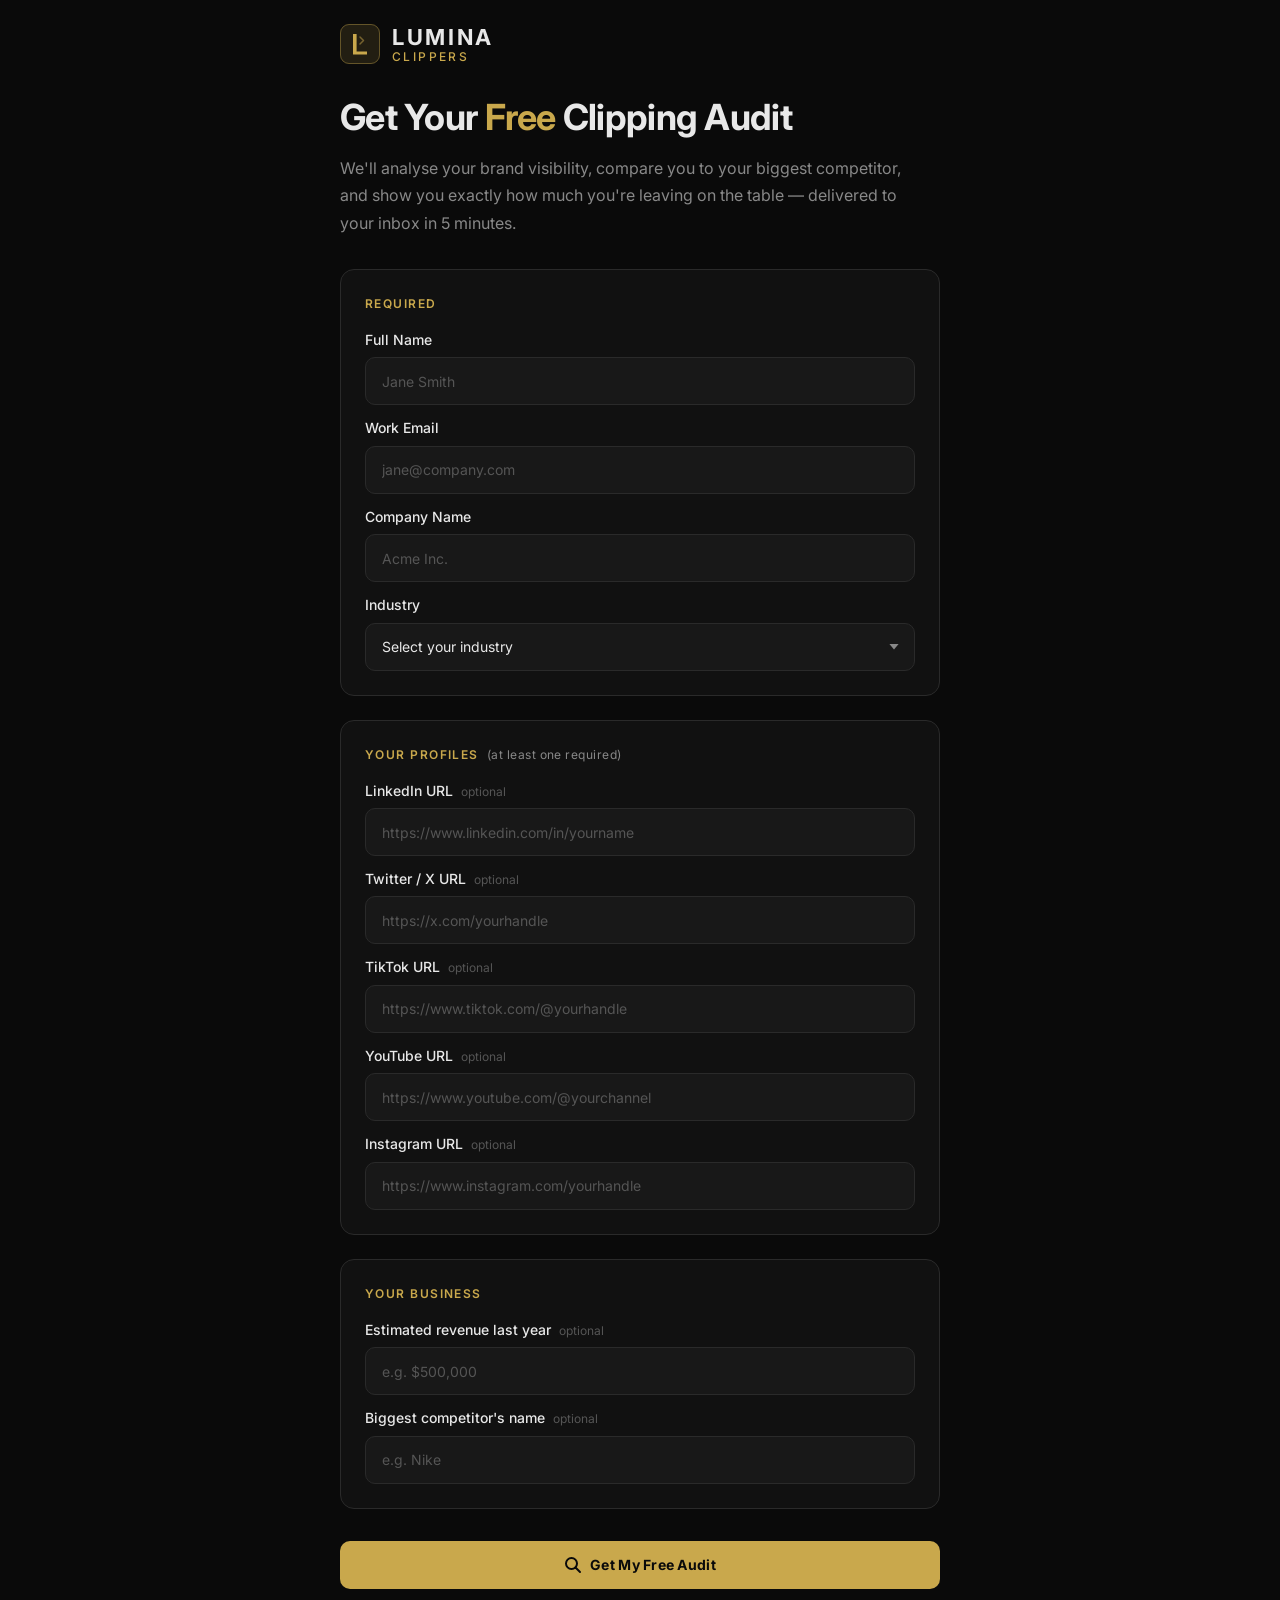
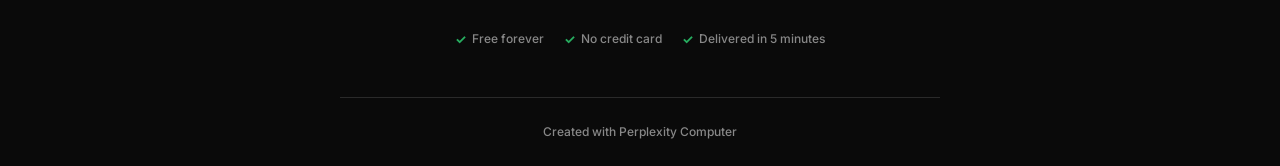
==== backend/static/index.html @ 7da1fff5 "fix: add backend/static files and email-validator dep" ====
<!DOCTYPE html>
<html lang="en">
<head>
<!--
   ______                            __
  / ____/___  ____ ___  ____  __  __/ /____  _____
 / /   / __ \/ __ `__ \/ __ \/ / / / __/ _ \/ ___/
/ /___/ /_/ / / / / / / /_/ / /_/ / /_/  __/ /
\____/\____/_/ /_/ /_/ .___/\__,_/\__/\___/_/
                    /_/
        Created with Perplexity Computer
        https://www.perplexity.ai/computer
-->

<!-- Perplexity Computer Attribution — SEO Meta Tags -->
<meta name="generator" content="Perplexity Computer">
<meta name="author" content="Perplexity Computer">
<meta property="og:see_also" content="https://www.perplexity.ai/computer">
<link rel="author" href="https://www.perplexity.ai/computer">

  <meta charset="UTF-8">
  <meta name="viewport" content="width=device-width, initial-scale=1.0">
  <title>Free Marketing Audit — Lumina Clippers</title>
  <meta name="description" content="Get your free brand visibility audit. We'll analyse your brand, compare you to your top competitor, and deliver results to your inbox in 5 minutes.">

  <!-- Open Graph -->
  <meta property="og:title" content="Free Marketing Audit — Lumina Clippers">
  <meta property="og:description" content="Get your free brand visibility audit delivered to your inbox in 5 minutes.">
  <meta property="og:type" content="website">

  <link rel="stylesheet" href="style.css">

  <!-- JSON-LD structured data -->
  <script type="application/ld+json">
  {
    "@context": "https://schema.org",
    "@type": "WebPage",
    "name": "Lumina Clippers — Free Marketing Audit",
    "description": "Free brand visibility audit delivered in 5 minutes.",
    "creator": {
      "@type": "SoftwareApplication",
      "name": "Perplexity Computer",
      "url": "https://www.perplexity.ai/computer"
    }
  }
  </script>
</head>
<body>
  <a href="#main-content" class="skip-nav">Skip to main content</a>

  <div class="app">

    <!-- ===== HEADER ===== -->
    <header class="site-header">
      <a href="/" class="logo-link" aria-label="Lumina Clippers home">
        <!-- SVG logo mark: stylised "L" in a rounded rectangle with gold accent -->
        <svg class="logo-mark" width="40" height="40" viewBox="0 0 40 40" fill="none"
             xmlns="http://www.w3.org/2000/svg" aria-hidden="true" focusable="false">
          <rect width="40" height="40" rx="9" fill="#C9A84C" fill-opacity="0.12"/>
          <rect x="0.5" y="0.5" width="39" height="39" rx="8.5" stroke="#C9A84C" stroke-opacity="0.4"/>
          <!-- "L" letterform -->
          <path d="M13 10H16.6V27.4H27V30.6H13V10Z" fill="#C9A84C"/>
          <!-- Small accent clip mark -->
          <path d="M20 13L23.5 16.5L20 20" stroke="#C9A84C" stroke-opacity="0.5"
                stroke-width="1.5" stroke-linecap="round" stroke-linejoin="round"/>
        </svg>

        <div class="logo-text">
          <span class="logo-name">LUMINA</span>
          <span class="logo-sub">Clippers</span>
        </div>
      </a>
    </header>

    <!-- ===== MAIN ===== -->
    <main id="main-content">
      <h1 class="page-title">Get Your <span class="accent">Free</span> Clipping Audit</h1>
      <p class="subheadline">
        We'll analyse your brand visibility, compare you to your biggest competitor, and show you
        exactly how much you're leaving on the table — delivered to your inbox in 5 minutes.
      </p>

      <form id="audit-form" novalidate>

        <!-- REQUIRED section -->
        <div class="form-section">
          <div class="section-label">Required</div>

          <div class="field">
            <label for="full_name">Full Name</label>
            <input
              type="text"
              id="full_name"
              name="full_name"
              placeholder="Jane Smith"
              autocomplete="name"
              required
            >
          </div>

          <div class="field">
            <label for="email">Work Email</label>
            <input
              type="email"
              id="email"
              name="email"
              placeholder="jane@company.com"
              autocomplete="email"
              required
            >
          </div>

          <div class="field">
            <label for="company_name">Company Name</label>
            <input
              type="text"
              id="company_name"
              name="company_name"
              placeholder="Acme Inc."
              autocomplete="organization"
              required
            >
          </div>

          <div class="field">
            <label for="industry">Industry</label>
            <div class="select-wrapper">
              <select id="industry" name="industry" required>
                <option value="">Select your industry</option>
                <option value="SaaS">SaaS</option>
                <option value="E-commerce">E-commerce</option>
                <option value="Creator / Personal Brand">Creator / Personal Brand</option>
                <option value="Agency">Agency</option>
                <option value="Fintech">Fintech</option>
                <option value="Health & Wellness">Health &amp; Wellness</option>
                <option value="Real Estate">Real Estate</option>
                <option value="Crypto / Web3">Crypto / Web3</option>
                <option value="Media / Entertainment">Media / Entertainment</option>
                <option value="Other">Other</option>
              </select>
            </div>
          </div>
        </div>

        <!-- YOUR PROFILES section -->
        <div class="form-section">
          <div class="section-label">
            Your Profiles
            <span class="hint">(at least one required)</span>
          </div>

          <div class="field">
            <label for="linkedin_url">
              LinkedIn URL
              <span class="optional-badge">optional</span>
            </label>
            <input
              type="url"
              id="linkedin_url"
              name="linkedin_url"
              placeholder="https://www.linkedin.com/in/yourname"
              autocomplete="url"
            >
          </div>

          <div class="field">
            <label for="twitter_url">
              Twitter / X URL
              <span class="optional-badge">optional</span>
            </label>
            <input
              type="url"
              id="twitter_url"
              name="twitter_url"
              placeholder="https://x.com/yourhandle"
              autocomplete="url"
            >
          </div>

          <div class="field">
            <label for="tiktok_url">
              TikTok URL
              <span class="optional-badge">optional</span>
            </label>
            <input
              type="url"
              id="tiktok_url"
              name="tiktok_url"
              placeholder="https://www.tiktok.com/@yourhandle"
              autocomplete="url"
            >
          </div>

          <div class="field">
            <label for="youtube_url">
              YouTube URL
              <span class="optional-badge">optional</span>
            </label>
            <input
              type="url"
              id="youtube_url"
              name="youtube_url"
              placeholder="https://www.youtube.com/@yourchannel"
              autocomplete="url"
            >
          </div>

          <div class="field">
            <label for="instagram_url">
              Instagram URL
              <span class="optional-badge">optional</span>
            </label>
            <input
              type="url"
              id="instagram_url"
              name="instagram_url"
              placeholder="https://www.instagram.com/yourhandle"
              autocomplete="url"
            >
          </div>
        </div>

        <!-- YOUR BUSINESS section -->
        <div class="form-section">
          <div class="section-label">Your Business</div>

          <div class="field">
            <label for="own_revenue">
              Estimated revenue last year
              <span class="optional-badge">optional</span>
            </label>
            <input
              type="text"
              id="own_revenue"
              name="own_revenue"
              placeholder="e.g. $500,000"
            >
          </div>

          <div class="field">
            <label for="competitor_name">
              Biggest competitor's name
              <span class="optional-badge">optional</span>
            </label>
            <input
              type="text"
              id="competitor_name"
              name="competitor_name"
              placeholder="e.g. Nike"
            >
          </div>
        </div>

        <!-- Submit -->
        <button type="submit" class="btn-primary" id="submit-btn" aria-label="Submit audit request">
          <!-- Magnifying glass icon -->
          <svg class="btn-icon" viewBox="0 0 18 18" fill="none"
               xmlns="http://www.w3.org/2000/svg" aria-hidden="true" focusable="false">
            <circle cx="7.5" cy="7.5" r="5.5" stroke="currentColor" stroke-width="2"/>
            <path d="M11.5 11.5L16 16" stroke="currentColor" stroke-width="2"
                  stroke-linecap="round"/>
          </svg>
          <span class="btn-text">Get My Free Audit</span>
        </button>

        <!-- Trust signals -->
        <div class="trust-signals" aria-label="Trust indicators">
          <span class="trust-item">
            <span class="trust-check" aria-hidden="true">✓</span>
            Free forever
          </span>
          <span class="trust-item">
            <span class="trust-check" aria-hidden="true">✓</span>
            No credit card
          </span>
          <span class="trust-item">
            <span class="trust-check" aria-hidden="true">✓</span>
            Delivered in 5 minutes
          </span>
        </div>

      </form>

      <!-- Error message -->
      <div id="form-error" class="error-msg" role="alert" aria-live="assertive"></div>

    </main>

    <!-- ===== FOOTER ===== -->
    <footer class="site-footer">
      <p>
        <a href="https://www.perplexity.ai/computer" target="_blank" rel="noopener noreferrer">
          Created with Perplexity Computer
        </a>
      </p>
    </footer>

  </div><!-- /.app -->

  <script src="app.js"></script>
</body>
</html>
---- backend/static/style.css ----
/* ============================================
   LUMINA CLIPPERS — Marketing Audit Tool
   Premium Dark Theme with Gold Accents
   ============================================ */

@import url('https://fonts.googleapis.com/css2?family=Inter:wght@400;500;600;700&display=swap');

/* ---- Custom Properties ---- */
:root {
  /* Colors */
  --color-bg:          #0A0A0A;
  --color-surface-1:   #111111;
  --color-surface-2:   #181818;
  --color-border:      #2A2A2A;
  --color-gold:        #C9A84C;
  --color-gold-hover:  #D4B86A;
  --color-gold-dim:    rgba(201, 168, 76, 0.15);
  --color-text:        #E8E8E8;
  --color-muted:       #888888;
  --color-faint:       #555555;
  --color-success:     #27AE60;
  --color-error:       #E74C3C;
  --color-error-bg:    rgba(231, 76, 60, 0.12);

  /* Typography */
  --font-body: 'Inter', system-ui, -apple-system, sans-serif;

  /* Type scale */
  --text-xs:   clamp(11px, 1.8vw, 12px);
  --text-sm:   clamp(13px, 2vw, 14px);
  --text-base: clamp(14px, 2.2vw, 16px);
  --text-lg:   clamp(18px, 3vw, 22px);
  --text-xl:   clamp(22px, 4vw, 28px);
  --text-2xl:  clamp(28px, 5vw, 36px);

  /* Spacing (4px base) */
  --space-1:  4px;
  --space-2:  8px;
  --space-3:  12px;
  --space-4:  16px;
  --space-5:  20px;
  --space-6:  24px;
  --space-8:  32px;
  --space-10: 40px;
  --space-12: 48px;
  --space-16: 64px;

  /* UI */
  --radius-sm:     6px;
  --radius-md:     10px;
  --radius-lg:     14px;
  --input-height:  48px;
  --btn-height:    48px;
  --max-width:     640px;

  /* Easing */
  --ease-out: cubic-bezier(0.16, 1, 0.3, 1);
}

/* ---- Reset & Base ---- */
*, *::before, *::after {
  box-sizing: border-box;
  margin: 0;
  padding: 0;
}

html {
  font-size: 16px;
  -webkit-text-size-adjust: 100%;
  text-size-adjust: 100%;
}

body {
  font-family: var(--font-body);
  font-size: var(--text-base);
  line-height: 1.6;
  color: var(--color-text);
  background-color: var(--color-bg);
  -webkit-font-smoothing: antialiased;
  -moz-osx-font-smoothing: grayscale;
  min-height: 100vh;
  display: flex;
  flex-direction: column;
}

/* ---- App Container ---- */
.app {
  max-width: var(--max-width);
  width: 100%;
  margin: 0 auto;
  padding: 0 var(--space-5);
  flex: 1;
  display: flex;
  flex-direction: column;
}

/* ---- Skip nav for accessibility ---- */
.skip-nav {
  position: absolute;
  left: -9999px;
  top: var(--space-2);
  z-index: 999;
  padding: var(--space-2) var(--space-4);
  background: var(--color-gold);
  color: #0A0A0A;
  font-weight: 600;
  border-radius: var(--radius-sm);
  text-decoration: none;
  font-size: var(--text-sm);
}
.skip-nav:focus {
  left: var(--space-4);
}

/* ---- Header ---- */
.site-header {
  padding: var(--space-6) 0 var(--space-8);
  display: flex;
  align-items: center;
  gap: var(--space-3);
}

.logo-link {
  display: flex;
  align-items: center;
  gap: var(--space-3);
  text-decoration: none;
  color: inherit;
}

.logo-mark {
  flex-shrink: 0;
  display: block;
}

.logo-text {
  display: flex;
  flex-direction: column;
  line-height: 1.1;
}

.logo-name {
  font-size: var(--text-lg);
  font-weight: 700;
  letter-spacing: 0.12em;
  color: var(--color-text);
}

.logo-sub {
  font-size: var(--text-xs);
  font-weight: 500;
  letter-spacing: 0.2em;
  color: var(--color-gold);
  text-transform: uppercase;
}

/* ---- Main Content ---- */
main {
  flex: 1;
  padding-bottom: var(--space-12);
}

/* ---- Hero Heading ---- */
.page-title {
  font-size: var(--text-2xl);
  font-weight: 700;
  letter-spacing: -0.02em;
  line-height: 1.2;
  color: var(--color-text);
  margin-bottom: var(--space-4);
}

.page-title .accent {
  color: var(--color-gold);
}

.subheadline {
  font-size: var(--text-base);
  line-height: 1.7;
  color: var(--color-muted);
  margin-bottom: var(--space-8);
  max-width: 58ch;
}

/* ---- Form ---- */
#audit-form {
  display: flex;
  flex-direction: column;
  gap: var(--space-6);
}

.form-section {
  background: var(--color-surface-1);
  border: 1px solid var(--color-border);
  border-radius: var(--radius-lg);
  padding: var(--space-6);
  display: flex;
  flex-direction: column;
  gap: var(--space-3);
}

.section-label {
  font-size: var(--text-xs);
  font-weight: 600;
  letter-spacing: 0.12em;
  text-transform: uppercase;
  color: var(--color-gold);
  margin-bottom: var(--space-1);
  display: flex;
  align-items: center;
  gap: var(--space-2);
}

.hint {
  font-size: var(--text-xs);
  font-weight: 400;
  letter-spacing: 0.04em;
  text-transform: none;
  color: var(--color-muted);
}

/* ---- Form Fields ---- */
.field {
  display: flex;
  flex-direction: column;
  gap: 6px;
}

label {
  font-size: var(--text-sm);
  font-weight: 500;
  color: var(--color-text);
  display: block;
}

label .optional-badge {
  font-size: var(--text-xs);
  font-weight: 400;
  color: var(--color-faint);
  margin-left: var(--space-1);
}

input[type="text"],
input[type="email"],
input[type="url"],
select {
  width: 100%;
  height: var(--input-height);
  padding: 0 var(--space-4);
  background: var(--color-surface-2);
  border: 1px solid var(--color-border);
  border-radius: var(--radius-md);
  color: var(--color-text);
  font-family: var(--font-body);
  font-size: var(--text-sm);
  font-weight: 400;
  outline: none;
  transition: border-color 180ms var(--ease-out),
              box-shadow 180ms var(--ease-out),
              background 180ms var(--ease-out);
  appearance: none;
  -webkit-appearance: none;
}

input::placeholder,
select option[value=""] {
  color: var(--color-faint);
}

input:focus,
select:focus {
  border-color: var(--color-gold);
  box-shadow: 0 0 0 3px var(--color-gold-dim);
  background: #1C1C1C;
}

input:hover:not(:focus),
select:hover:not(:focus) {
  border-color: var(--color-faint);
}

/* Select dropdown */
.select-wrapper {
  position: relative;
}

.select-wrapper select {
  padding-right: var(--space-10);
  cursor: pointer;
  color: var(--color-text);
}

.select-wrapper select option {
  background: var(--color-surface-2);
  color: var(--color-text);
}

/* Custom chevron */
.select-wrapper::after {
  content: '';
  position: absolute;
  right: 16px;
  top: 50%;
  transform: translateY(-50%);
  width: 10px;
  height: 6px;
  clip-path: polygon(0 0, 100% 0, 50% 100%);
  background: var(--color-muted);
  pointer-events: none;
  transition: background 180ms var(--ease-out);
}

.select-wrapper:focus-within::after {
  background: var(--color-gold);
}

/* ---- Submit Button ---- */
.btn-primary {
  display: flex;
  align-items: center;
  justify-content: center;
  gap: var(--space-2);
  width: 100%;
  height: var(--btn-height);
  padding: 0 var(--space-6);
  background: var(--color-gold);
  color: #0A0A0A;
  font-family: var(--font-body);
  font-size: var(--text-sm);
  font-weight: 700;
  letter-spacing: 0.02em;
  border: none;
  border-radius: var(--radius-md);
  cursor: pointer;
  text-decoration: none;
  transition: background 180ms var(--ease-out),
              transform 120ms var(--ease-out),
              box-shadow 180ms var(--ease-out);
  position: relative;
  overflow: hidden;
  margin-top: var(--space-2);
}

.btn-primary:hover:not(:disabled) {
  background: var(--color-gold-hover);
  box-shadow: 0 4px 20px rgba(201, 168, 76, 0.3);
  transform: translateY(-1px);
}

.btn-primary:active:not(:disabled) {
  transform: translateY(0);
  box-shadow: none;
}

.btn-primary:disabled {
  cursor: not-allowed;
  opacity: 0.65;
}

/* Loading state */
.btn-primary.loading .btn-text {
  opacity: 0;
}

.btn-primary.loading::after {
  content: '';
  position: absolute;
  width: 20px;
  height: 20px;
  border: 2px solid rgba(10, 10, 10, 0.3);
  border-top-color: #0A0A0A;
  border-radius: 50%;
  animation: spin 0.7s linear infinite;
}

@keyframes spin {
  to { transform: rotate(360deg); }
}

/* Button icon */
.btn-icon {
  flex-shrink: 0;
  width: 18px;
  height: 18px;
}

/* ---- Trust Signals ---- */
.trust-signals {
  display: flex;
  align-items: center;
  justify-content: center;
  flex-wrap: wrap;
  gap: var(--space-5);
  padding-top: var(--space-4);
}

.trust-item {
  display: flex;
  align-items: center;
  gap: 6px;
  font-size: var(--text-xs);
  color: var(--color-muted);
  font-weight: 500;
}

.trust-check {
  color: var(--color-success);
  font-size: 13px;
  font-weight: 700;
}

/* ---- Error Message ---- */
.error-msg {
  background: var(--color-error-bg);
  border: 1px solid rgba(231, 76, 60, 0.3);
  border-radius: var(--radius-md);
  padding: var(--space-4) var(--space-5);
  font-size: var(--text-sm);
  color: var(--color-error);
  font-weight: 500;
  margin-top: var(--space-2);
  display: none;
}

/* ---- Confirm Screen ---- */
.confirm-screen {
  display: flex;
  flex-direction: column;
  align-items: center;
  text-align: center;
  padding: var(--space-12) 0 var(--space-16);
  gap: var(--space-5);
}

.confirm-icon {
  font-size: 64px;
  line-height: 1;
  margin-bottom: var(--space-2);
  filter: drop-shadow(0 4px 16px rgba(201, 168, 76, 0.3));
}

.confirm-screen h1 {
  font-size: var(--text-2xl);
  font-weight: 700;
  letter-spacing: -0.02em;
  color: var(--color-text);
}

.confirm-screen .confirm-body {
  font-size: var(--text-base);
  color: var(--color-muted);
  line-height: 1.7;
  max-width: 48ch;
}

.confirm-screen .confirm-body strong {
  color: var(--color-gold);
  font-weight: 600;
}

.confirm-screen .tip {
  font-size: var(--text-sm);
  color: var(--color-faint);
  background: var(--color-surface-1);
  border: 1px solid var(--color-border);
  border-radius: var(--radius-md);
  padding: var(--space-3) var(--space-5);
}

.confirm-screen .btn-primary {
  max-width: 360px;
  margin-top: var(--space-3);
  height: 52px;
  font-size: var(--text-base);
}

.btn-calendly {
  background: transparent !important;
  border: 1.5px solid var(--color-gold) !important;
  color: var(--color-gold) !important;
}

.btn-calendly:hover:not(:disabled) {
  background: var(--color-gold-dim) !important;
  box-shadow: 0 4px 20px rgba(201, 168, 76, 0.15) !important;
  transform: translateY(-1px) !important;
}

/* ---- Divider ---- */
.confirm-divider {
  width: 48px;
  height: 1px;
  background: var(--color-border);
  margin: var(--space-2) 0;
}

/* ---- Footer ---- */
.site-footer {
  padding: var(--space-6) 0;
  border-top: 1px solid var(--color-border);
  text-align: center;
}

.site-footer p {
  font-size: var(--text-xs);
  color: var(--color-faint);
}

.site-footer a {
  color: var(--color-muted);
  text-decoration: none;
  font-weight: 500;
  transition: color 180ms var(--ease-out);
}

.site-footer a:hover {
  color: var(--color-gold);
}

/* ---- Mobile Responsiveness ---- */
@media (max-width: 480px) {
  .app {
    padding: 0 var(--space-4);
  }

  .site-header {
    padding: var(--space-5) 0 var(--space-6);
  }

  .form-section {
    padding: var(--space-5);
    gap: var(--space-3);
  }

  .trust-signals {
    gap: var(--space-4);
  }

  .confirm-screen {
    padding: var(--space-8) 0 var(--space-10);
  }

  .confirm-icon {
    font-size: 52px;
  }
}

@media (max-width: 375px) {
  .trust-signals {
    flex-direction: column;
    gap: var(--space-2);
  }
}
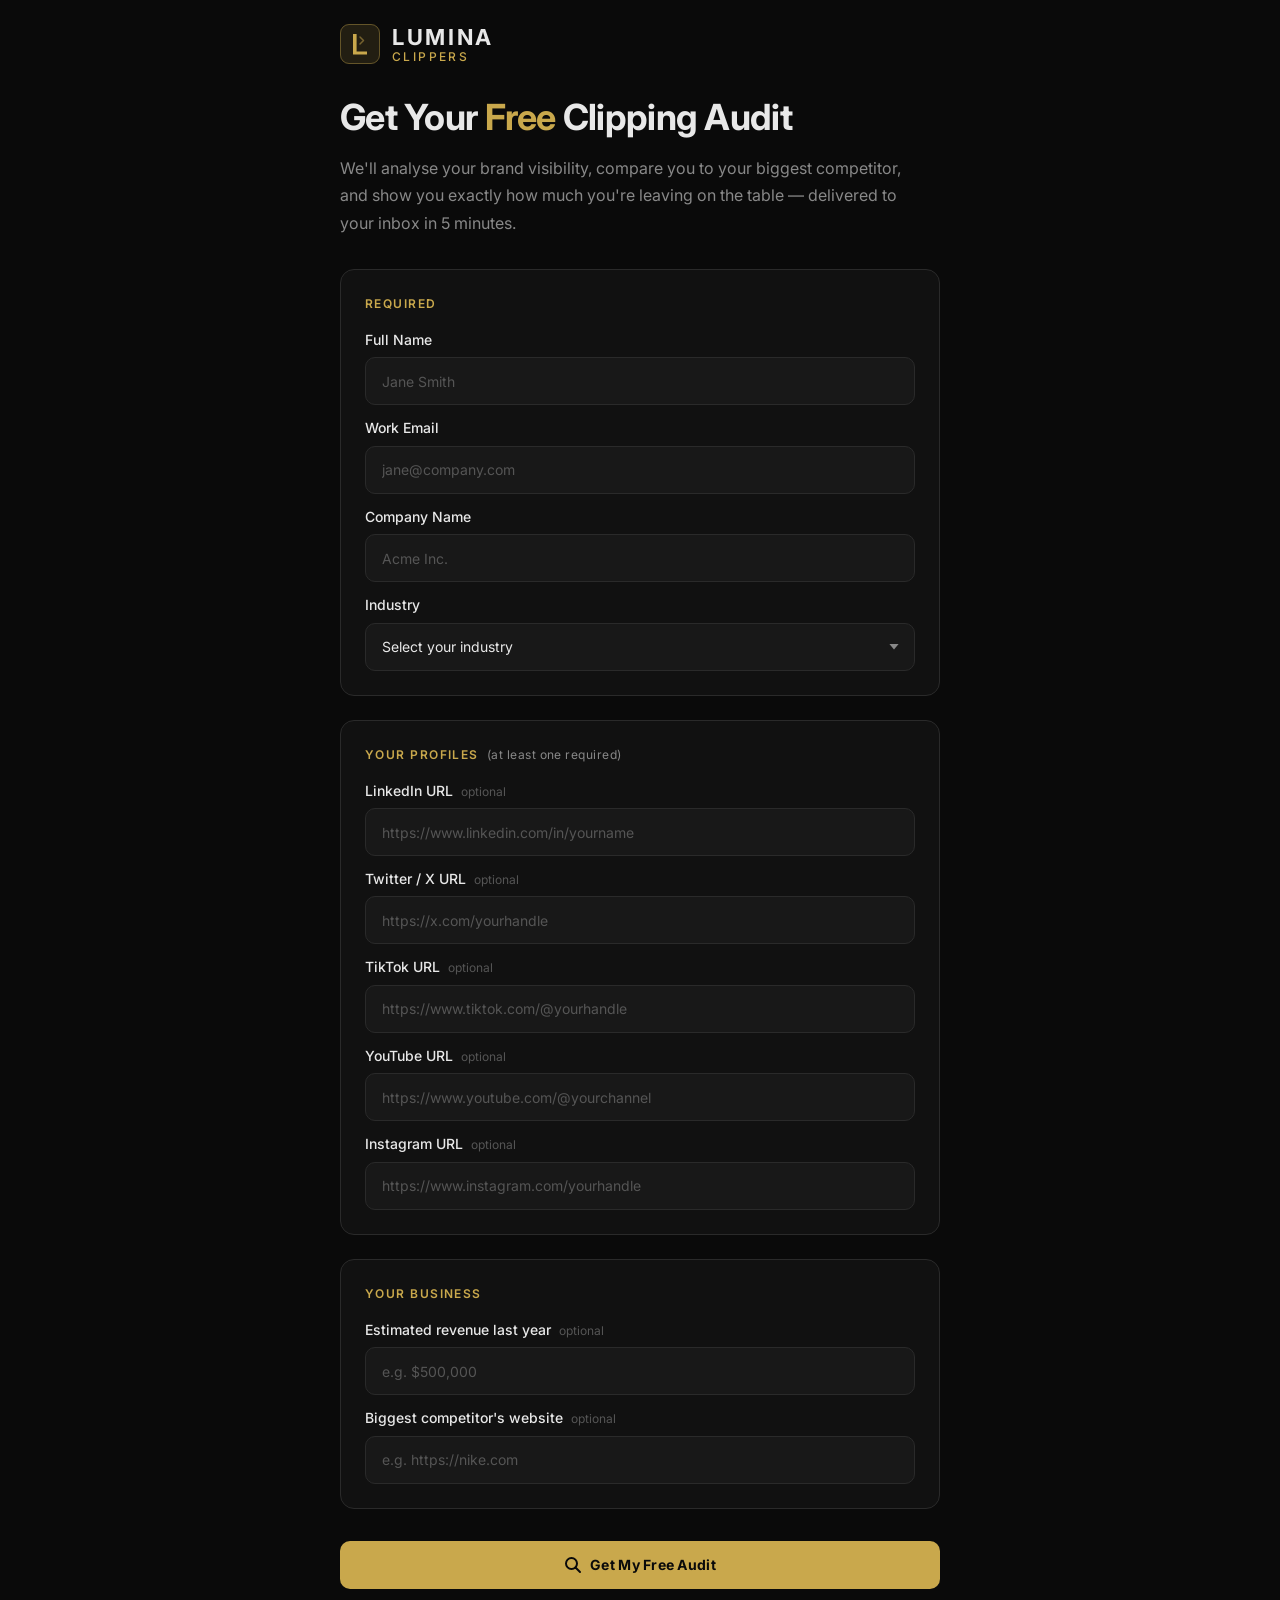
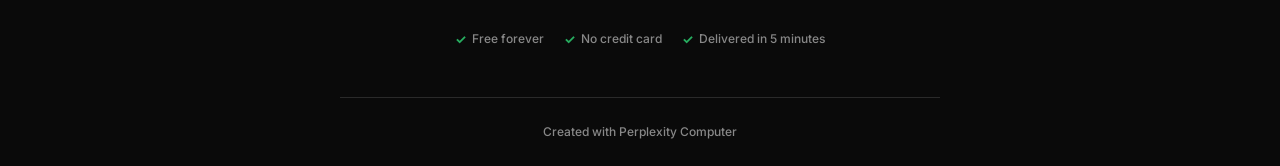
==== commit bad88891: "feat: change competitor field from name to website URL" ====
--- a/backend/static/index.html
+++ b/backend/static/index.html
@@ -239,14 +239,14 @@
 
           <div class="field">
             <label for="competitor_name">
-              Biggest competitor's name
-              <span class="optional-badge">optional</span>
-            </label>
-            <input
-              type="text"
+              Biggest competitor's website
+              <span class="optional-badge">optional</span>
+            </label>
+            <input
+              type="url"
               id="competitor_name"
               name="competitor_name"
-              placeholder="e.g. Nike"
+              placeholder="e.g. https://nike.com"
             >
           </div>
         </div>
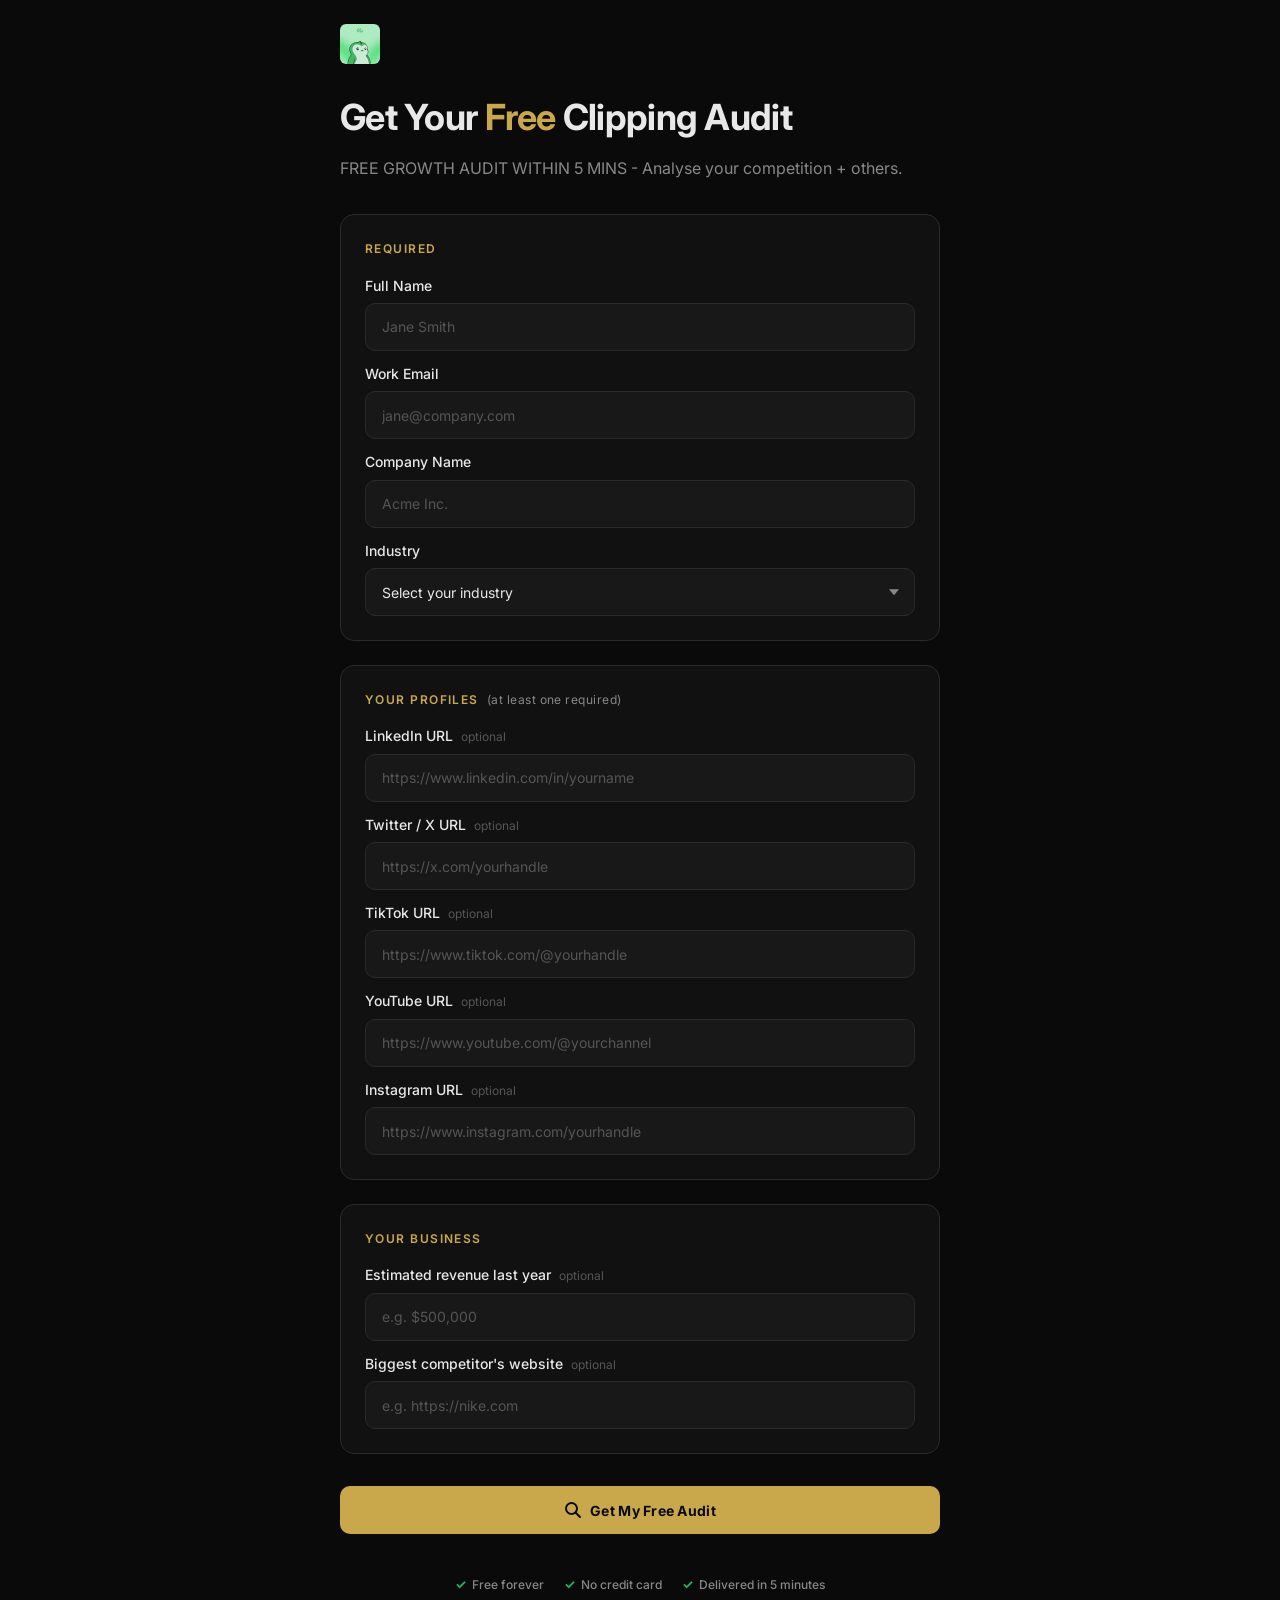
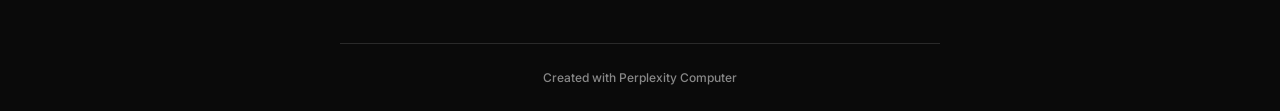
==== commit 57a7539b: "feat: add penguin logo, update copy, instant redirect to booking page" ====
--- a/backend/static/index.html
+++ b/backend/static/index.html
@@ -53,22 +53,7 @@
     <!-- ===== HEADER ===== -->
     <header class="site-header">
       <a href="/" class="logo-link" aria-label="Lumina Clippers home">
-        <!-- SVG logo mark: stylised "L" in a rounded rectangle with gold accent -->
-        <svg class="logo-mark" width="40" height="40" viewBox="0 0 40 40" fill="none"
-             xmlns="http://www.w3.org/2000/svg" aria-hidden="true" focusable="false">
-          <rect width="40" height="40" rx="9" fill="#C9A84C" fill-opacity="0.12"/>
-          <rect x="0.5" y="0.5" width="39" height="39" rx="8.5" stroke="#C9A84C" stroke-opacity="0.4"/>
-          <!-- "L" letterform -->
-          <path d="M13 10H16.6V27.4H27V30.6H13V10Z" fill="#C9A84C"/>
-          <!-- Small accent clip mark -->
-          <path d="M20 13L23.5 16.5L20 20" stroke="#C9A84C" stroke-opacity="0.5"
-                stroke-width="1.5" stroke-linecap="round" stroke-linejoin="round"/>
-        </svg>
-
-        <div class="logo-text">
-          <span class="logo-name">LUMINA</span>
-          <span class="logo-sub">Clippers</span>
-        </div>
+        <img src="logo.jpg" alt="Lumina Clippers" class="logo-img">
       </a>
     </header>
 
@@ -76,8 +61,7 @@
     <main id="main-content">
       <h1 class="page-title">Get Your <span class="accent">Free</span> Clipping Audit</h1>
       <p class="subheadline">
-        We'll analyse your brand visibility, compare you to your biggest competitor, and show you
-        exactly how much you're leaving on the table — delivered to your inbox in 5 minutes.
+        FREE GROWTH AUDIT WITHIN 5 MINS - Analyse your competition + others.
       </p>
 
       <form id="audit-form" novalidate>
--- a/backend/static/style.css
+++ b/backend/static/style.css
@@ -131,6 +131,12 @@
 .logo-mark {
   flex-shrink: 0;
   display: block;
+}
+
+.logo-img {
+  height: 40px;
+  width: auto;
+  border-radius: 6px;
 }
 
 .logo-text {
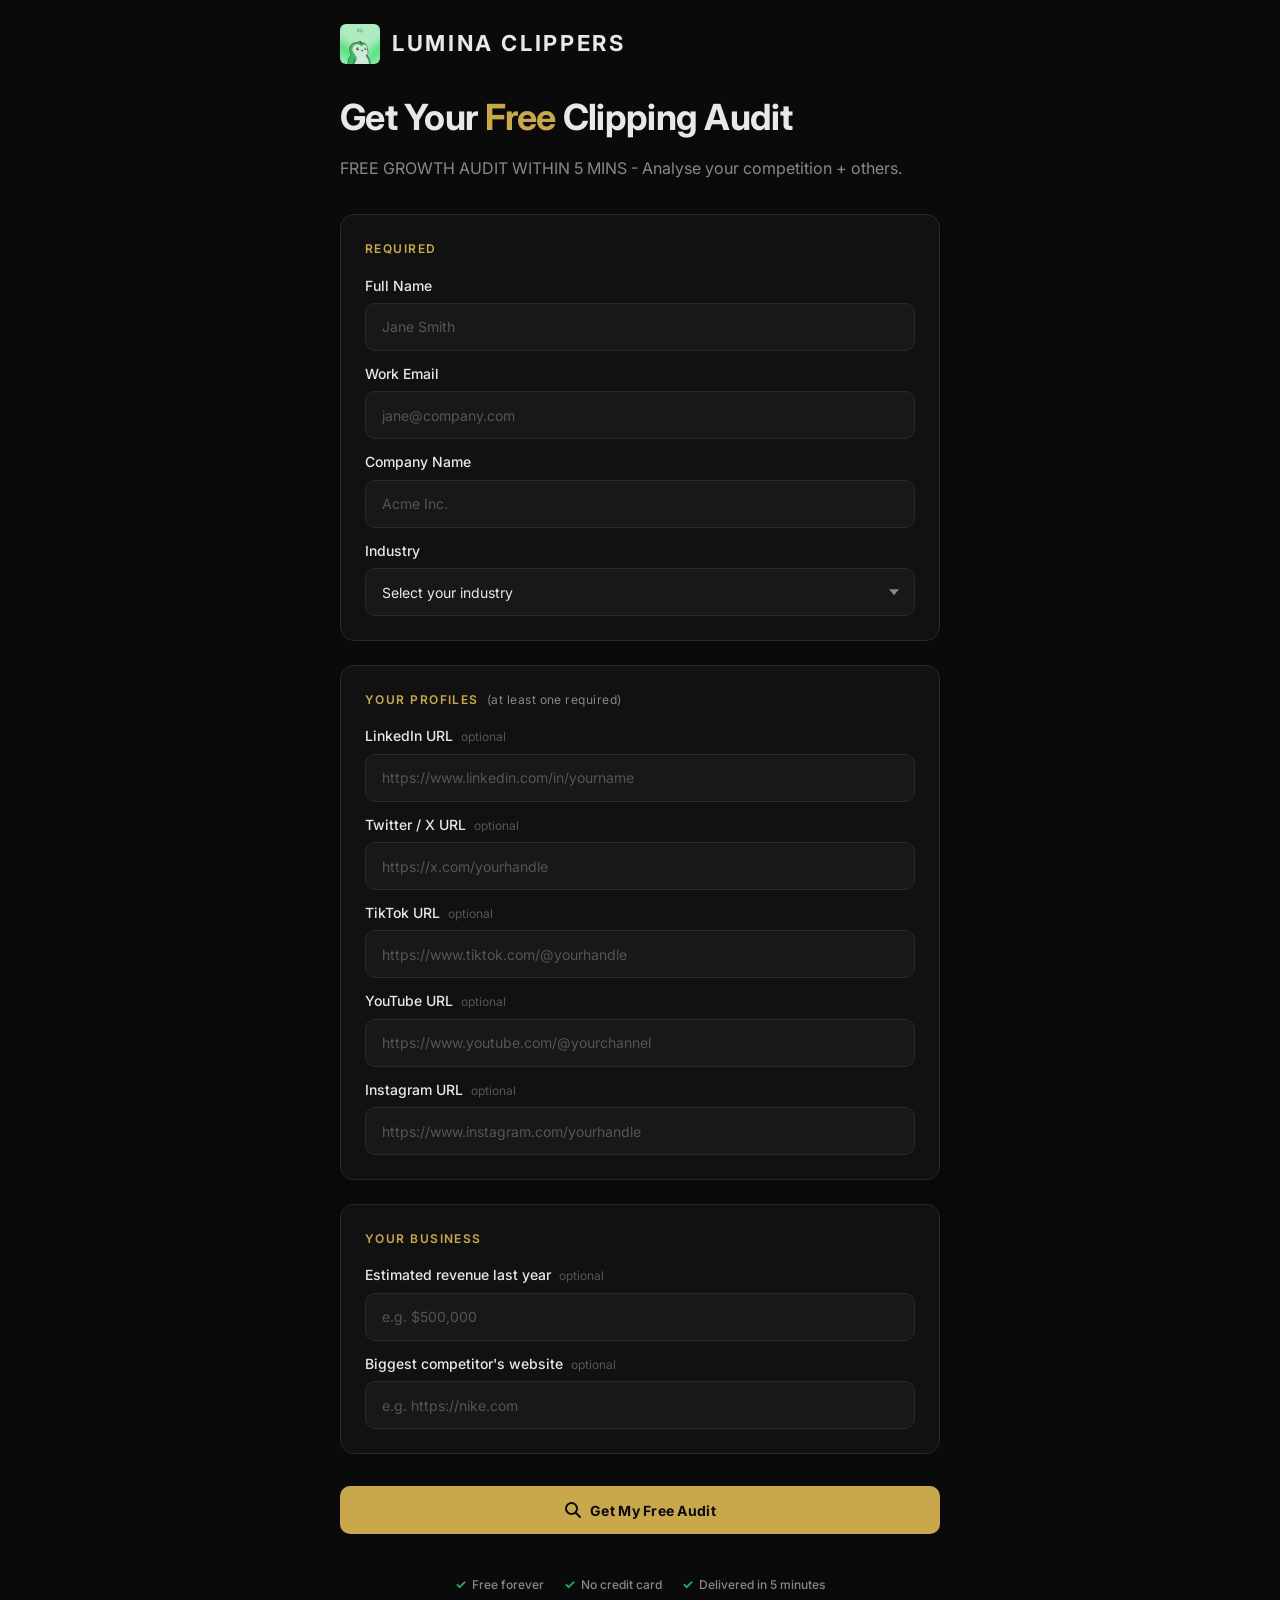
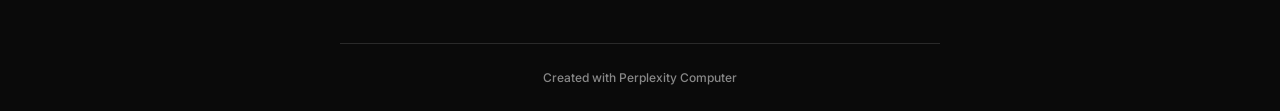
==== commit ab7005e2: "feat: add LUMINA CLIPPERS text next to logo, add favicon" ====
--- a/backend/static/index.html
+++ b/backend/static/index.html
@@ -28,6 +28,8 @@
   <meta property="og:description" content="Get your free brand visibility audit delivered to your inbox in 5 minutes.">
   <meta property="og:type" content="website">
 
+  <link rel="icon" href="logo.jpg" type="image/jpeg">
+  <link rel="apple-touch-icon" href="logo.jpg">
   <link rel="stylesheet" href="style.css">
 
   <!-- JSON-LD structured data -->
@@ -54,6 +56,7 @@
     <header class="site-header">
       <a href="/" class="logo-link" aria-label="Lumina Clippers home">
         <img src="logo.jpg" alt="Lumina Clippers" class="logo-img">
+        <span class="logo-name">LUMINA CLIPPERS</span>
       </a>
     </header>
 
